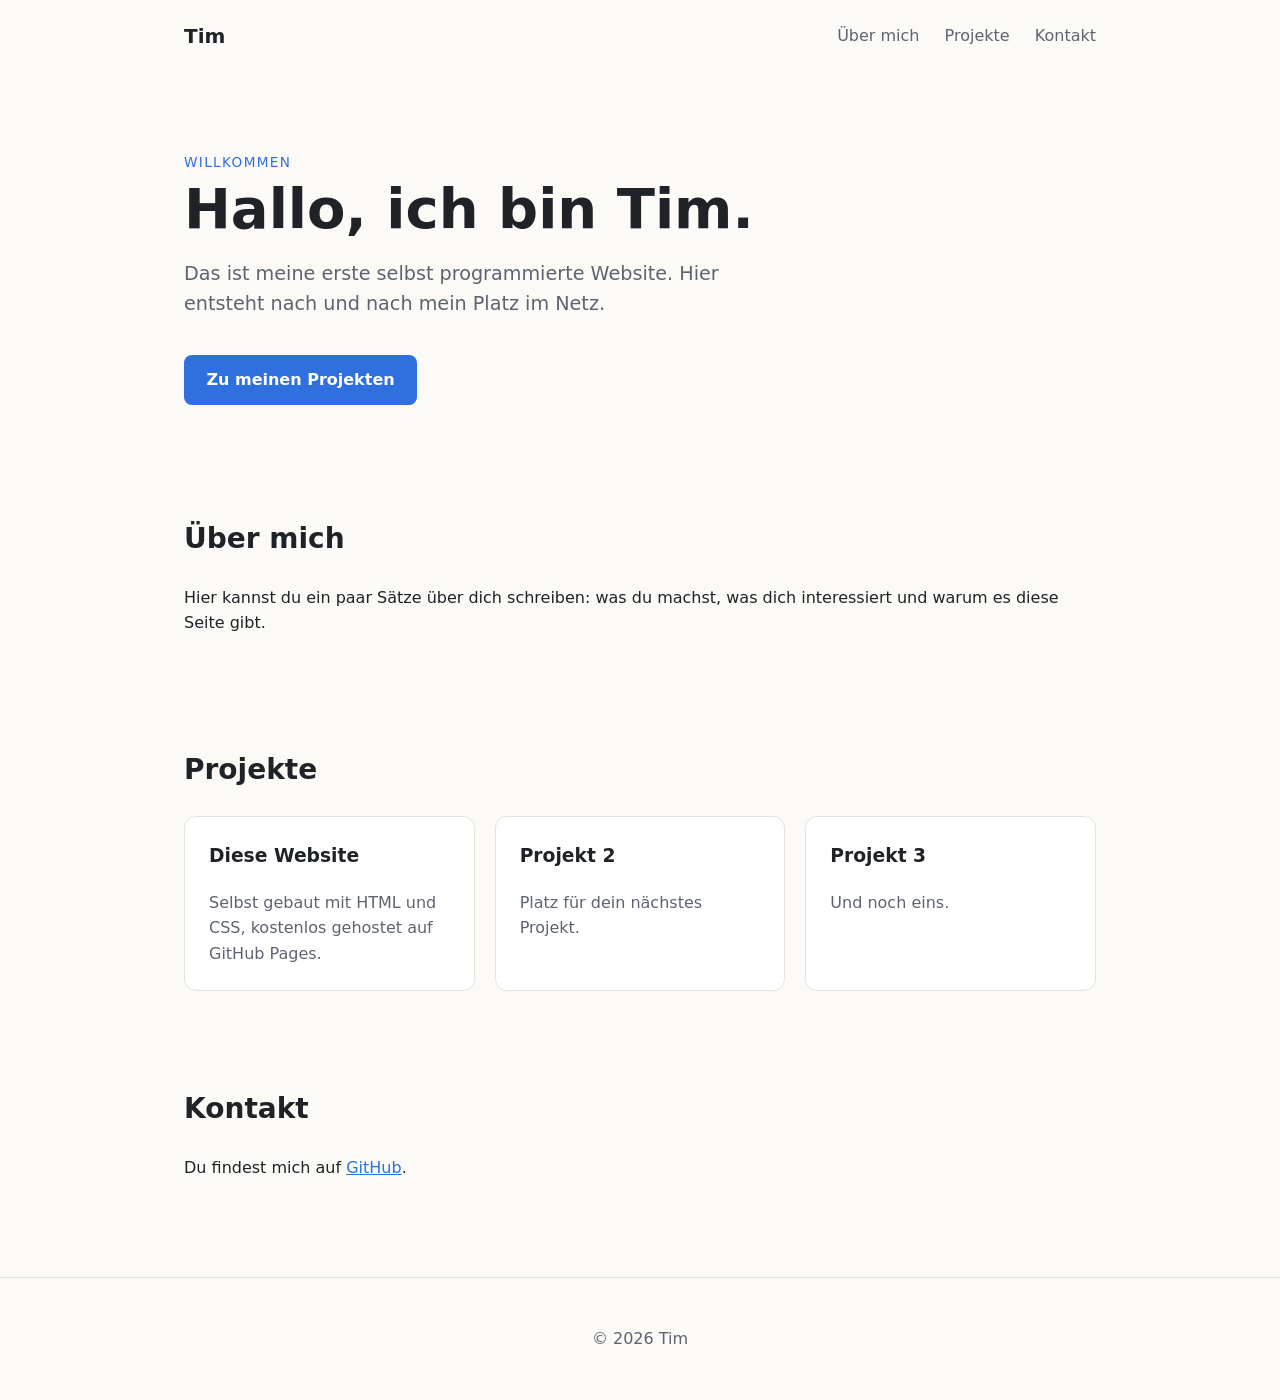
==== index.html @ 05277acb "Erste Version der Website Co-Authored-By: Claude Opus 5.5 <noreply@anthropic.com> Claude-Session: ht" ====
<!DOCTYPE html>
<html lang="de">
<head>
  <meta charset="UTF-8">
  <meta name="viewport" content="width=device-width, initial-scale=1.0">
  <title>Tim – Meine Website</title>
  <meta name="description" content="Die persönliche Website von Tim.">
  <link rel="stylesheet" href="style.css">
</head>
<body>
  <header class="site-header">
    <a class="logo" href="#">Tim</a>
    <nav>
      <a href="#ueber-mich">Über mich</a>
      <a href="#projekte">Projekte</a>
      <a href="#kontakt">Kontakt</a>
    </nav>
  </header>

  <main>
    <section class="hero">
      <p class="eyebrow">Willkommen</p>
      <h1>Hallo, ich bin Tim.</h1>
      <p class="lead">Das ist meine erste selbst programmierte Website. Hier entsteht nach und nach mein Platz im Netz.</p>
      <a class="button" href="#projekte">Zu meinen Projekten</a>
    </section>

    <section id="ueber-mich">
      <h2>Über mich</h2>
      <p>Hier kannst du ein paar Sätze über dich schreiben: was du machst, was dich interessiert und warum es diese Seite gibt.</p>
    </section>

    <section id="projekte">
      <h2>Projekte</h2>
      <div class="cards">
        <article class="card">
          <h3>Diese Website</h3>
          <p>Selbst gebaut mit HTML und CSS, kostenlos gehostet auf GitHub Pages.</p>
        </article>
        <article class="card">
          <h3>Projekt 2</h3>
          <p>Platz für dein nächstes Projekt.</p>
        </article>
        <article class="card">
          <h3>Projekt 3</h3>
          <p>Und noch eins.</p>
        </article>
      </div>
    </section>

    <section id="kontakt">
      <h2>Kontakt</h2>
      <p>Du findest mich auf <a href="https://github.com/TimTonicc">GitHub</a>.</p>
    </section>
  </main>

  <footer class="site-footer">
    <p>&copy; <span id="jahr">2026</span> Tim</p>
  </footer>

  <script>
    document.getElementById("jahr").textContent = new Date().getFullYear();
  </script>
</body>
</html>
---- style.css ----
/* Farben und Grundwerte – hier kannst du das Aussehen schnell anpassen */
:root {
  --bg: #fbfaf7;
  --text: #1f2328;
  --muted: #5d6470;
  --accent: #2f6fde;
  --card: #ffffff;
  --border: #e6e3dc;
  --max: 960px;
}

* { box-sizing: border-box; }

body {
  margin: 0;
  font-family: system-ui, -apple-system, "Segoe UI", Roboto, sans-serif;
  line-height: 1.6;
  color: var(--text);
  background: var(--bg);
}

a { color: var(--accent); }

/* Kopfzeile */
.site-header {
  max-width: var(--max);
  margin: 0 auto;
  padding: 1.25rem 1.5rem;
  display: flex;
  justify-content: space-between;
  align-items: center;
}
.logo {
  font-weight: 700;
  font-size: 1.25rem;
  color: var(--text);
  text-decoration: none;
}
nav a {
  margin-left: 1.25rem;
  color: var(--muted);
  text-decoration: none;
}
nav a:hover { color: var(--text); }

/* Inhalt */
main {
  max-width: var(--max);
  margin: 0 auto;
  padding: 0 1.5rem;
}
section { padding: 3rem 0; }
h1 { font-size: clamp(2.2rem, 6vw, 3.5rem); line-height: 1.1; margin: 0.25rem 0 1rem; }
h2 { font-size: 1.75rem; margin-top: 0; }

.hero { padding: 5rem 0 4rem; }
.eyebrow {
  text-transform: uppercase;
  letter-spacing: 0.1em;
  font-size: 0.85rem;
  color: var(--accent);
  margin: 0;
}
.lead { font-size: 1.2rem; color: var(--muted); max-width: 38rem; }

.button {
  display: inline-block;
  margin-top: 1rem;
  padding: 0.75rem 1.4rem;
  background: var(--accent);
  color: #fff;
  border-radius: 8px;
  text-decoration: none;
  font-weight: 600;
}
.button:hover { opacity: 0.9; }

/* Projektkarten */
.cards {
  display: grid;
  grid-template-columns: repeat(auto-fit, minmax(240px, 1fr));
  gap: 1.25rem;
}
.card {
  background: var(--card);
  border: 1px solid var(--border);
  border-radius: 12px;
  padding: 1.5rem;
}
.card h3 { margin-top: 0; }
.card p { color: var(--muted); margin-bottom: 0; }

/* Fußzeile */
.site-footer {
  text-align: center;
  color: var(--muted);
  padding: 2rem 1rem;
  border-top: 1px solid var(--border);
  margin-top: 2rem;
}

/* Handy */
@media (max-width: 600px) {
  .site-header { flex-direction: column; gap: 0.5rem; }
  nav a { margin: 0 0.6rem; }
}
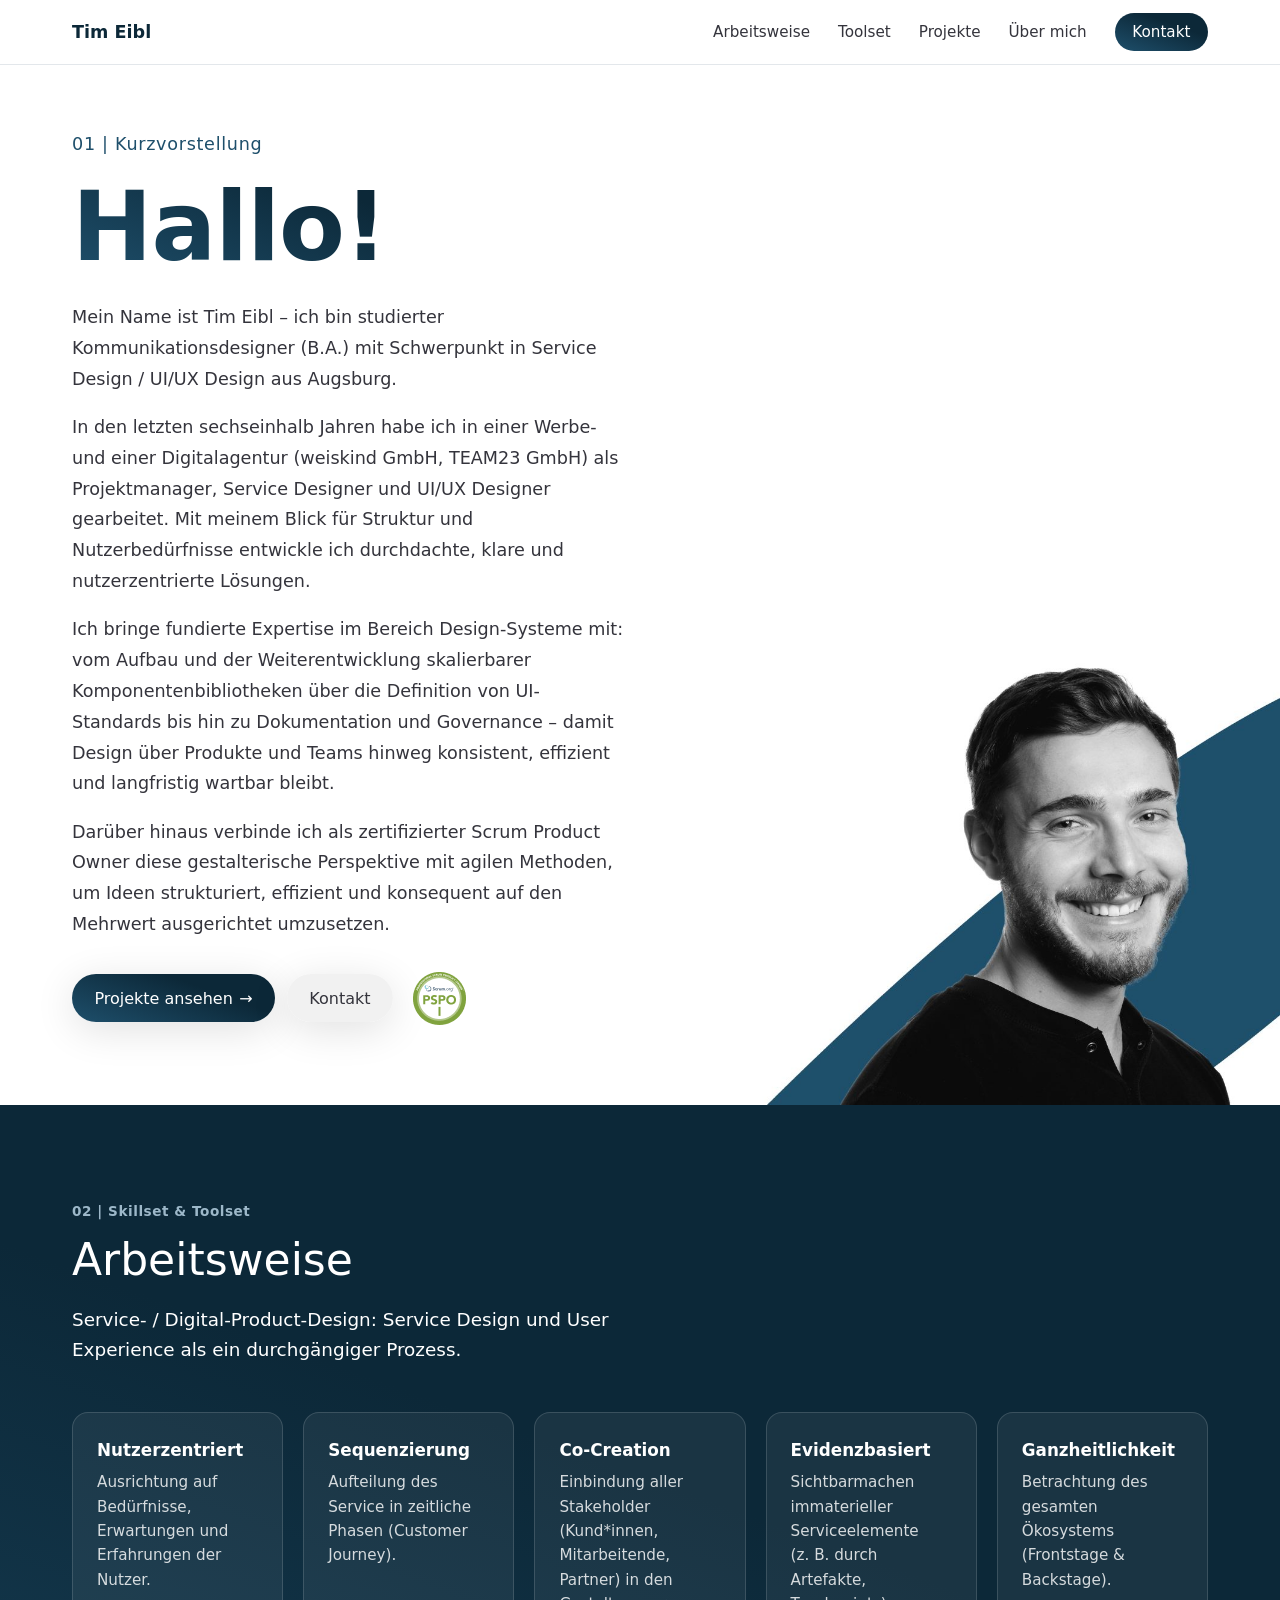
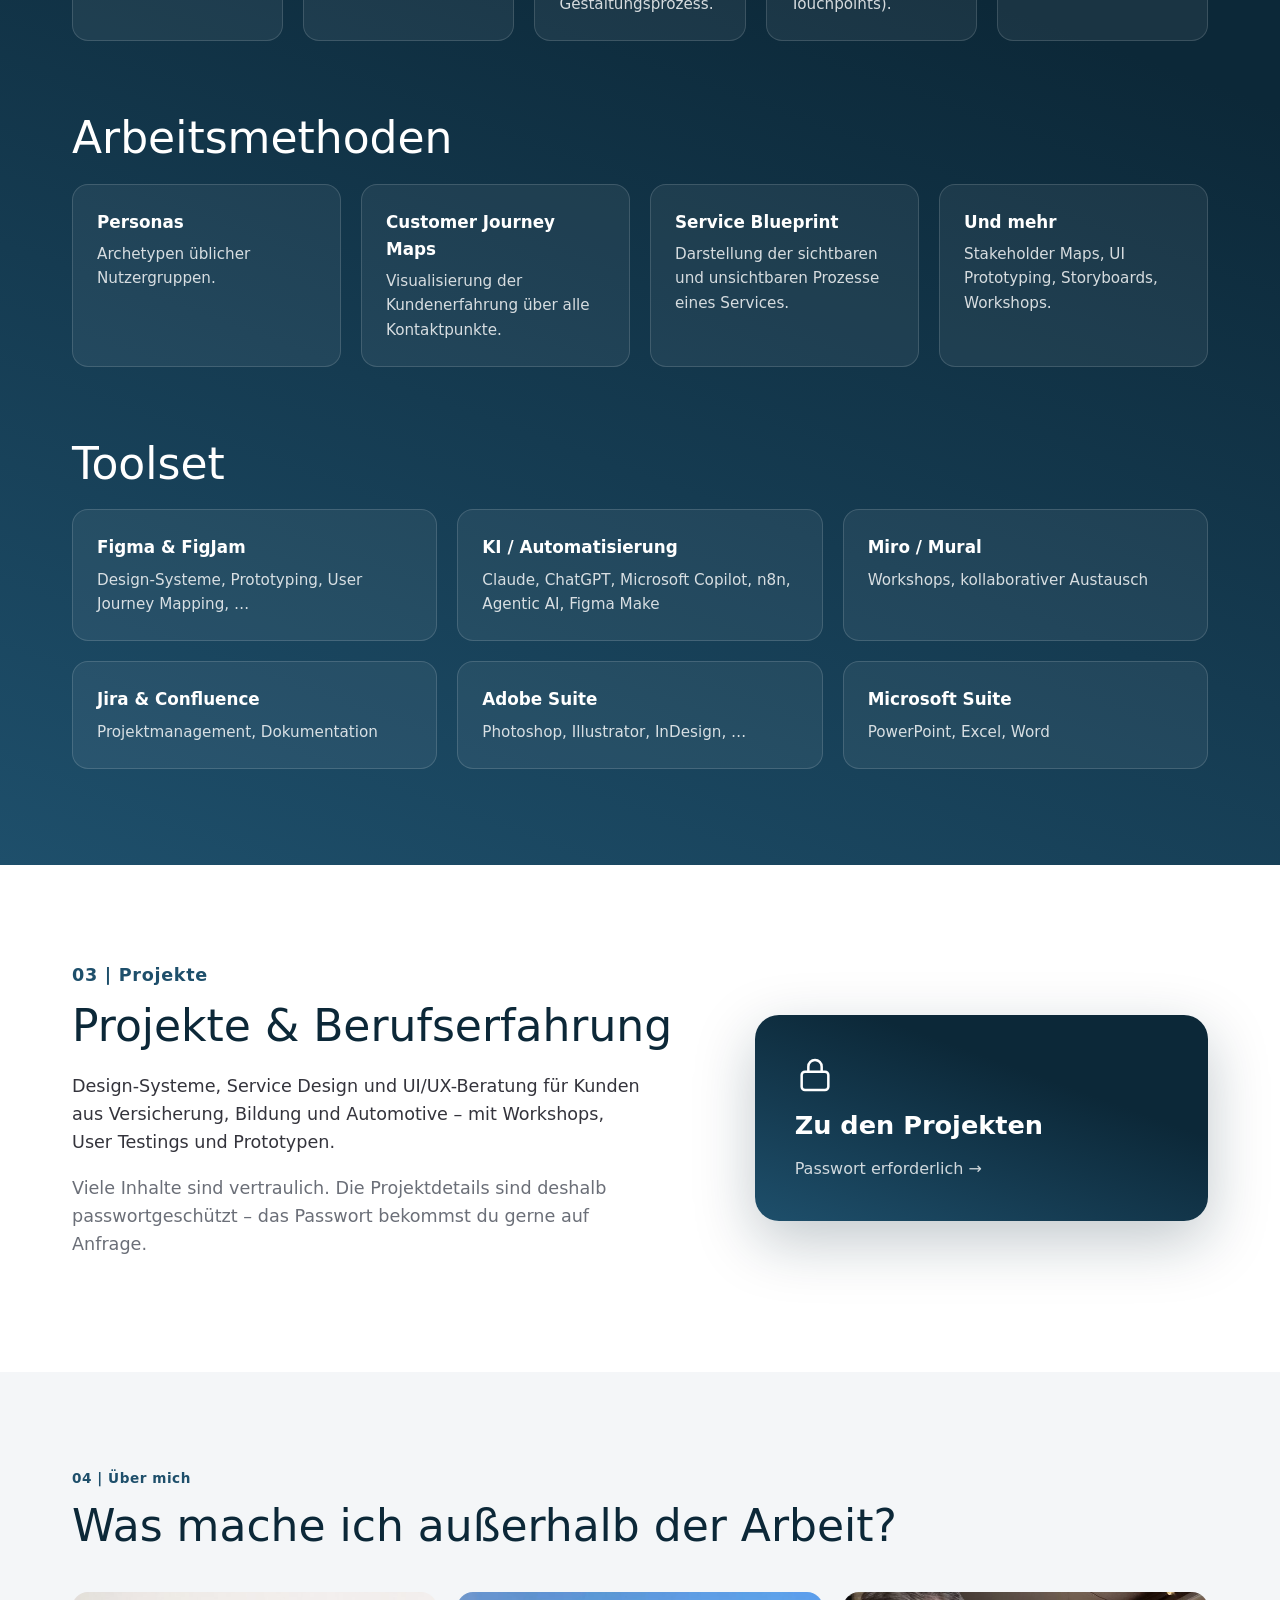
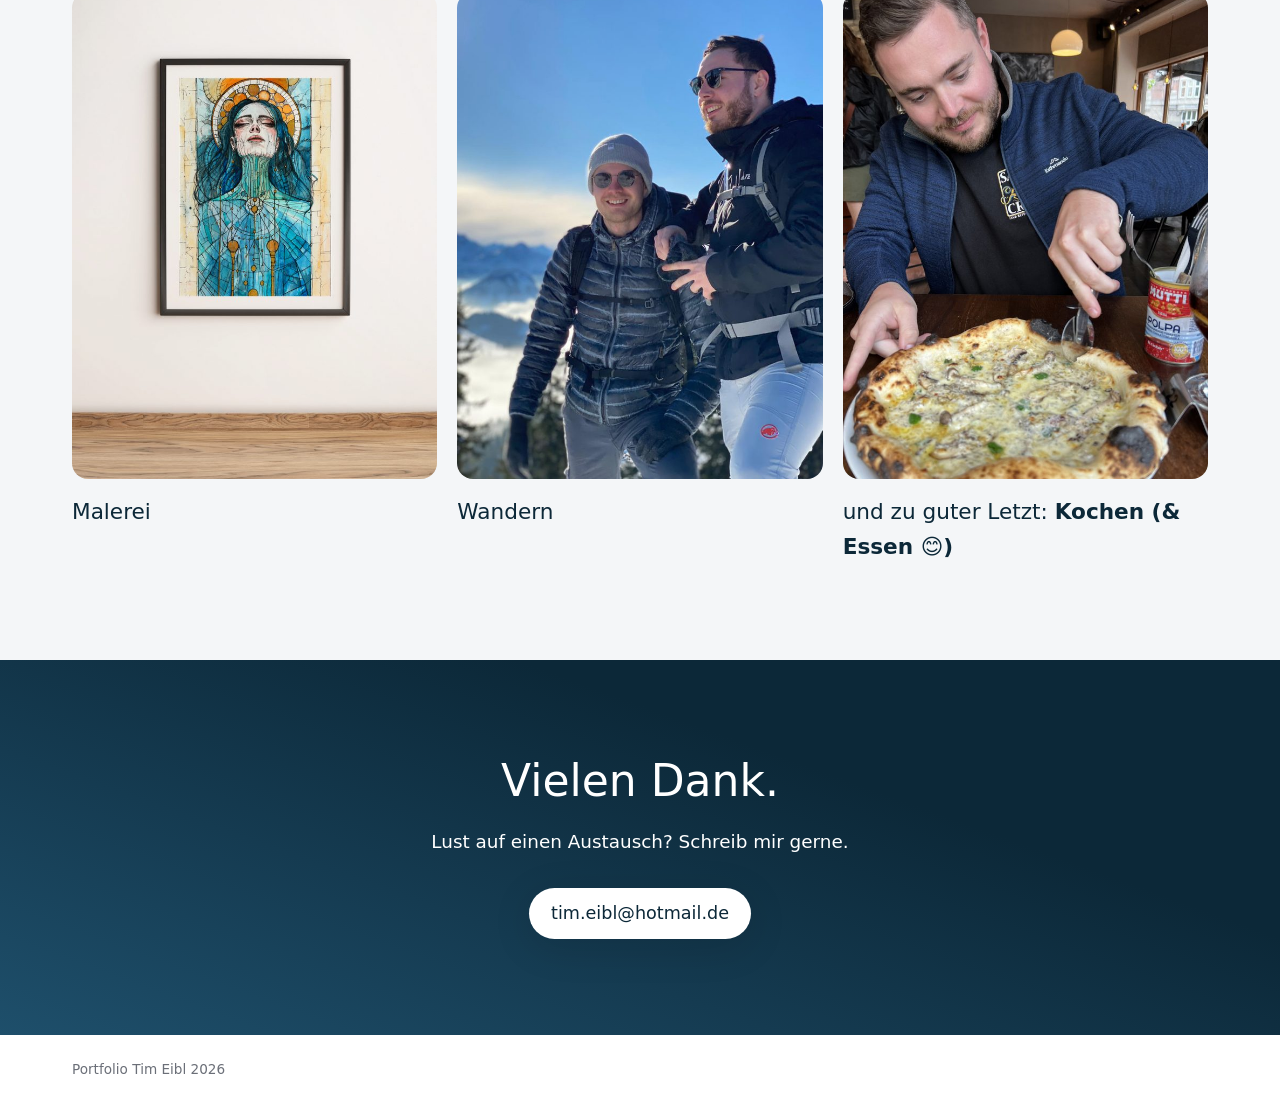
==== commit c7f3d1fc: "Website neu auf Basis des Figma-Portfolios Öffentliche Startseite mit Kurzvorstellung, Arbeitsweise," ====
--- a/index.html
+++ b/index.html
@@ -3,59 +3,179 @@
 <head>
   <meta charset="UTF-8">
   <meta name="viewport" content="width=device-width, initial-scale=1.0">
-  <title>Tim – Meine Website</title>
-  <meta name="description" content="Die persönliche Website von Tim.">
+  <title>Tim Eibl – Service Design & UI/UX Design</title>
+  <meta name="description" content="Portfolio von Tim Eibl, Kommunikationsdesigner (B.A.) mit Schwerpunkt Service Design und UI/UX Design aus Augsburg.">
   <link rel="stylesheet" href="style.css">
 </head>
 <body>
   <header class="site-header">
-    <a class="logo" href="#">Tim</a>
-    <nav>
-      <a href="#ueber-mich">Über mich</a>
-      <a href="#projekte">Projekte</a>
-      <a href="#kontakt">Kontakt</a>
-    </nav>
+    <div class="wrap header-inner">
+      <a class="logo" href="#top">Tim Eibl</a>
+      <nav aria-label="Hauptnavigation">
+        <a href="#arbeitsweise">Arbeitsweise</a>
+        <a href="#toolset">Toolset</a>
+        <a href="projekte.html">Projekte</a>
+        <a href="#ueber-mich">Über mich</a>
+        <a class="nav-cta" href="#kontakt">Kontakt</a>
+      </nav>
+    </div>
   </header>
 
-  <main>
+  <main id="top">
+    <!-- 01 | Kurzvorstellung -->
     <section class="hero">
-      <p class="eyebrow">Willkommen</p>
-      <h1>Hallo, ich bin Tim.</h1>
-      <p class="lead">Das ist meine erste selbst programmierte Website. Hier entsteht nach und nach mein Platz im Netz.</p>
-      <a class="button" href="#projekte">Zu meinen Projekten</a>
-    </section>
-
-    <section id="ueber-mich">
-      <h2>Über mich</h2>
-      <p>Hier kannst du ein paar Sätze über dich schreiben: was du machst, was dich interessiert und warum es diese Seite gibt.</p>
-    </section>
-
-    <section id="projekte">
-      <h2>Projekte</h2>
-      <div class="cards">
-        <article class="card">
-          <h3>Diese Website</h3>
-          <p>Selbst gebaut mit HTML und CSS, kostenlos gehostet auf GitHub Pages.</p>
-        </article>
-        <article class="card">
-          <h3>Projekt 2</h3>
-          <p>Platz für dein nächstes Projekt.</p>
-        </article>
-        <article class="card">
-          <h3>Projekt 3</h3>
-          <p>Und noch eins.</p>
-        </article>
+      <div class="wrap hero-grid">
+        <div class="hero-text">
+          <p class="eyebrow">01 | Kurzvorstellung</p>
+          <h1 class="gradient-text">Hallo!</h1>
+          <p>Mein Name ist Tim Eibl – ich bin studierter Kommunikationsdesigner (B.A.) mit Schwerpunkt in Service Design / UI/UX Design aus Augsburg.</p>
+          <p>In den letzten sechseinhalb Jahren habe ich in einer Werbe- und einer Digitalagentur (weiskind GmbH, TEAM23 GmbH) als Projektmanager, Service Designer und UI/UX Designer gearbeitet. Mit meinem Blick für Struktur und Nutzerbedürfnisse entwickle ich durchdachte, klare und nutzerzentrierte Lösungen.</p>
+          <p>Ich bringe fundierte Expertise im Bereich Design-Systeme mit: vom Aufbau und der Weiterentwicklung skalierbarer Komponentenbibliotheken über die Definition von UI-Standards bis hin zu Dokumentation und Governance – damit Design über Produkte und Teams hinweg konsistent, effizient und langfristig wartbar bleibt.</p>
+          <p>Darüber hinaus verbinde ich als zertifizierter Scrum Product Owner diese gestalterische Perspektive mit agilen Methoden, um Ideen strukturiert, effizient und konsequent auf den Mehrwert ausgerichtet umzusetzen.</p>
+          <div class="hero-actions">
+            <a class="btn btn-dark" href="projekte.html">Projekte ansehen <span aria-hidden="true">→</span></a>
+            <a class="btn btn-glass" href="#kontakt">Kontakt</a>
+            <img class="badge" src="img/pspo.png" width="53" height="53" alt="Zertifikat Professional Scrum Product Owner I">
+          </div>
+        </div>
+        <div class="hero-image">
+          <img src="img/portrait.jpg" width="1036" height="734" alt="Porträt von Tim Eibl">
+        </div>
       </div>
     </section>
 
-    <section id="kontakt">
-      <h2>Kontakt</h2>
-      <p>Du findest mich auf <a href="https://github.com/TimTonicc">GitHub</a>.</p>
+    <!-- 02 | Skillset & Toolset -->
+    <section id="arbeitsweise" class="dark">
+      <div class="wrap">
+        <p class="eyebrow light">02 | Skillset &amp; Toolset</p>
+        <h2>Arbeitsweise</h2>
+        <p class="section-lead">Service- / Digital-Product-Design: Service Design und User Experience als ein durchgängiger Prozess.</p>
+        <div class="grid grid-5">
+          <article class="tile">
+            <h3>Nutzerzentriert</h3>
+            <p>Ausrichtung auf Bedürfnisse, Erwartungen und Erfahrungen der Nutzer.</p>
+          </article>
+          <article class="tile">
+            <h3>Sequenzierung</h3>
+            <p>Aufteilung des Service in zeitliche Phasen (Customer Journey).</p>
+          </article>
+          <article class="tile">
+            <h3>Co-Creation</h3>
+            <p>Einbindung aller Stakeholder (Kund*innen, Mitarbeitende, Partner) in den Gestaltungsprozess.</p>
+          </article>
+          <article class="tile">
+            <h3>Evidenzbasiert</h3>
+            <p>Sichtbarmachen immaterieller Serviceelemente (z.&nbsp;B. durch Artefakte, Touchpoints).</p>
+          </article>
+          <article class="tile">
+            <h3>Ganzheitlichkeit</h3>
+            <p>Betrachtung des gesamten Ökosystems (Frontstage &amp; Backstage).</p>
+          </article>
+        </div>
+
+        <h2 class="sub">Arbeitsmethoden</h2>
+        <div class="grid grid-4">
+          <article class="tile">
+            <h3>Personas</h3>
+            <p>Archetypen üblicher Nutzergruppen.</p>
+          </article>
+          <article class="tile">
+            <h3>Customer Journey Maps</h3>
+            <p>Visualisierung der Kundenerfahrung über alle Kontaktpunkte.</p>
+          </article>
+          <article class="tile">
+            <h3>Service Blueprint</h3>
+            <p>Darstellung der sichtbaren und unsichtbaren Prozesse eines Services.</p>
+          </article>
+          <article class="tile">
+            <h3>Und mehr</h3>
+            <p>Stakeholder Maps, UI Prototyping, Storyboards, Workshops.</p>
+          </article>
+        </div>
+
+        <h2 id="toolset" class="sub">Toolset</h2>
+        <div class="grid grid-3">
+          <article class="tile">
+            <h3>Figma &amp; FigJam</h3>
+            <p>Design-Systeme, Prototyping, User Journey Mapping, …</p>
+          </article>
+          <article class="tile">
+            <h3>KI / Automatisierung</h3>
+            <p>Claude, ChatGPT, Microsoft Copilot, n8n, Agentic AI, Figma Make</p>
+          </article>
+          <article class="tile">
+            <h3>Miro / Mural</h3>
+            <p>Workshops, kollaborativer Austausch</p>
+          </article>
+          <article class="tile">
+            <h3>Jira &amp; Confluence</h3>
+            <p>Projektmanagement, Dokumentation</p>
+          </article>
+          <article class="tile">
+            <h3>Adobe Suite</h3>
+            <p>Photoshop, Illustrator, InDesign, …</p>
+          </article>
+          <article class="tile">
+            <h3>Microsoft Suite</h3>
+            <p>PowerPoint, Excel, Word</p>
+          </article>
+        </div>
+      </div>
+    </section>
+
+    <!-- 03 | Projekte (Teaser, Details passwortgeschützt) -->
+    <section id="projekte">
+      <div class="wrap projects-teaser">
+        <div>
+          <p class="eyebrow">03 | Projekte</p>
+          <h2>Projekte &amp; Berufserfahrung</h2>
+          <p>Design-Systeme, Service Design und UI/UX-Beratung für Kunden aus Versicherung, Bildung und Automotive – mit Workshops, User Testings und Prototypen.</p>
+          <p class="muted">Viele Inhalte sind vertraulich. Die Projektdetails sind deshalb passwortgeschützt – das Passwort bekommst du gerne auf Anfrage.</p>
+        </div>
+        <a class="lock-card" href="projekte.html">
+          <svg width="40" height="40" viewBox="0 0 24 24" fill="none" stroke="currentColor" stroke-width="1.5" stroke-linecap="round" stroke-linejoin="round" aria-hidden="true"><rect x="4" y="10" width="16" height="11" rx="2"/><path d="M8 10V7a4 4 0 0 1 8 0v3"/></svg>
+          <span class="lock-title">Zu den Projekten</span>
+          <span class="lock-sub">Passwort erforderlich <span aria-hidden="true">→</span></span>
+        </a>
+      </div>
+    </section>
+
+    <!-- 04 | Über mich -->
+    <section id="ueber-mich" class="soft">
+      <div class="wrap">
+        <p class="eyebrow">04 | Über mich</p>
+        <h2>Was mache ich außerhalb der Arbeit?</h2>
+        <div class="grid grid-3 hobbies">
+          <figure class="hobby">
+            <img src="img/malerei.jpg" width="700" height="993" alt="Ein eigenes Gemälde im Rahmen an der Wand" loading="lazy">
+            <figcaption>Malerei</figcaption>
+          </figure>
+          <figure class="hobby">
+            <img src="img/wandern.jpg" width="700" height="904" alt="Tim beim Wandern in den Bergen im Winter" loading="lazy">
+            <figcaption>Wandern</figcaption>
+          </figure>
+          <figure class="hobby">
+            <img src="img/kochen.jpg" width="700" height="904" alt="Tim mit einer Pizza im Restaurant" loading="lazy">
+            <figcaption>und zu guter Letzt: <strong>Kochen (&amp; Essen 😊)</strong></figcaption>
+          </figure>
+        </div>
+      </div>
+    </section>
+
+    <!-- Kontakt -->
+    <section id="kontakt" class="dark contact">
+      <div class="wrap">
+        <h2>Vielen Dank.</h2>
+        <p class="section-lead">Lust auf einen Austausch? Schreib mir gerne.</p>
+        <a class="btn btn-light" href="mailto:tim.eibl@hotmail.de">tim.eibl@hotmail.de</a>
+      </div>
     </section>
   </main>
 
   <footer class="site-footer">
-    <p>&copy; <span id="jahr">2026</span> Tim</p>
+    <div class="wrap">
+      <p>Portfolio Tim Eibl <span id="jahr">2026</span></p>
+    </div>
   </footer>
 
   <script>
--- a/style.css
+++ b/style.css
@@ -1,106 +1,338 @@
-/* Farben und Grundwerte – hier kannst du das Aussehen schnell anpassen */
+/* Farben und Grundwerte aus dem Figma-Portfolio (TE_Colors) */
 :root {
-  --bg: #fbfaf7;
-  --text: #1f2328;
-  --muted: #5d6470;
-  --accent: #2f6fde;
-  --card: #ffffff;
-  --border: #e6e3dc;
-  --max: 960px;
+  --navy-900: #0c2838;
+  --navy-700: #153b51;
+  --navy-500: #1e4f6b;
+  --text: #34343c;
+  --muted: #6b6f78;
+  --white: #ffffff;
+  --soft: #f4f6f8;
+  --border: #e3e7eb;
+  --gradient: linear-gradient(200deg, var(--navy-900) 33%, var(--navy-700) 66%, var(--navy-500) 100%);
+  --max: 1200px;
+  --radius: 16px;
 }
 
 * { box-sizing: border-box; }
+html { scroll-behavior: smooth; }
 
 body {
   margin: 0;
-  font-family: system-ui, -apple-system, "Segoe UI", Roboto, sans-serif;
+  font-family: Inter, system-ui, -apple-system, "Segoe UI", Roboto, sans-serif;
+  font-weight: 400;
   line-height: 1.6;
   color: var(--text);
-  background: var(--bg);
-}
-
-a { color: var(--accent); }
+  background: var(--white);
+  -webkit-font-smoothing: antialiased;
+}
+
+img { max-width: 100%; height: auto; display: block; }
+a { color: inherit; }
+
+.wrap {
+  max-width: var(--max);
+  margin: 0 auto;
+  padding: 0 2rem;
+}
+
+section { padding: 6rem 0; scroll-margin-top: 4rem; }
+h2[id] { scroll-margin-top: 5rem; }
+body { overflow-x: hidden; }
+
+h1, h2, h3 { color: var(--navy-900); margin: 0; }
+h1 { font-size: clamp(3.5rem, 9vw, 6rem); line-height: 1.05; font-weight: 700; letter-spacing: -0.01em; margin-bottom: 1.5rem; }
+h2 { font-size: clamp(2rem, 4vw, 2.75rem); font-weight: 500; line-height: 1.15; margin-bottom: 1.25rem; }
+h2.sub { margin-top: 4.5rem; }
+h3 { font-size: 1.05rem; font-weight: 700; margin-bottom: 0.4rem; }
+
+.gradient-text {
+  background: linear-gradient(202deg, var(--navy-900) 40%, var(--navy-500) 100%);
+  -webkit-background-clip: text;
+  background-clip: text;
+  color: transparent;
+}
+
+.eyebrow {
+  font-size: 0.85rem;
+  font-weight: 600;
+  letter-spacing: 0.04em;
+  color: var(--navy-500);
+  margin: 0 0 0.75rem;
+}
+.eyebrow.light { color: #9db8c9; }
+.muted { color: var(--muted); }
+.section-lead { font-size: 1.15rem; max-width: 40rem; margin: 0 0 3rem; }
 
 /* Kopfzeile */
 .site-header {
-  max-width: var(--max);
-  margin: 0 auto;
-  padding: 1.25rem 1.5rem;
+  position: sticky;
+  top: 0;
+  z-index: 10;
+  background: rgba(255, 255, 255, 0.85);
+  backdrop-filter: blur(12px);
+  -webkit-backdrop-filter: blur(12px);
+  border-bottom: 1px solid var(--border);
+}
+.header-inner {
   display: flex;
   justify-content: space-between;
   align-items: center;
-}
-.logo {
-  font-weight: 700;
-  font-size: 1.25rem;
-  color: var(--text);
+  height: 4rem;
+}
+.logo { font-weight: 700; font-size: 1.1rem; color: var(--navy-900); text-decoration: none; }
+nav { display: flex; align-items: center; gap: 1.75rem; }
+nav a { text-decoration: none; font-weight: 500; font-size: 0.95rem; color: var(--text); }
+nav a:hover { color: var(--navy-500); }
+nav .nav-cta {
+  background: var(--gradient);
+  color: var(--white);
+  padding: 0.45rem 1.1rem;
+  border-radius: 999px;
+}
+nav .nav-cta:hover { color: var(--white); opacity: 0.9; }
+
+/* Buttons im „Liquid Glass“-Stil der Folien */
+.btn {
+  display: inline-flex;
+  align-items: center;
+  gap: 0.4rem;
+  padding: 0.7rem 1.4rem;
+  border-radius: 999px;
+  font-weight: 500;
   text-decoration: none;
-}
-nav a {
-  margin-left: 1.25rem;
-  color: var(--muted);
+  box-shadow: 0 8px 40px rgba(0, 0, 0, 0.12);
+  transition: transform 0.15s ease, opacity 0.15s ease;
+}
+.btn:hover { transform: translateY(-1px); }
+.btn-dark { background: var(--gradient); color: var(--white); }
+.btn-glass { background: rgba(240, 240, 240, 0.9); color: var(--text); }
+.btn-light { background: var(--white); color: var(--navy-900); font-size: 1.1rem; }
+
+/* Hero */
+.hero { padding: 4rem 0 0; overflow: hidden; }
+.hero-grid {
+  display: grid;
+  grid-template-columns: 1fr 1fr;
+  gap: 2rem;
+  align-items: end;
+}
+.hero-text { padding-bottom: 5rem; }
+.hero-text p { font-size: 1.1rem; font-weight: 500; line-height: 1.75; margin: 0 0 1.1rem; }
+.hero-actions { display: flex; align-items: center; flex-wrap: wrap; gap: 0.75rem; margin-top: 2rem; }
+.badge { margin-left: 0.5rem; }
+.hero-image img {
+  /* Bild läuft wie auf der Folie bis an den rechten Fensterrand */
+  width: calc(100% + (100vw - min(100vw, var(--max))) / 2 + 2rem);
+  max-width: none;
+}
+
+/* Dunkle Abschnitte */
+.dark { background: var(--gradient); color: var(--white); }
+.dark h2, .dark h3 { color: var(--white); }
+.dark .tile {
+  background: rgba(255, 255, 255, 0.06);
+  border: 1px solid rgba(255, 255, 255, 0.14);
+}
+.dark .tile p { color: rgba(255, 255, 255, 0.82); }
+
+.grid { display: grid; gap: 1.25rem; }
+.grid-5 { grid-template-columns: repeat(5, 1fr); }
+.grid-4 { grid-template-columns: repeat(4, 1fr); }
+.grid-3 { grid-template-columns: repeat(3, 1fr); }
+
+.tile { border-radius: var(--radius); padding: 1.5rem; }
+.tile p { margin: 0; font-size: 0.95rem; }
+
+/* Projekte-Teaser */
+.projects-teaser {
+  display: grid;
+  grid-template-columns: 1.4fr 1fr;
+  gap: 3rem;
+  align-items: center;
+}
+.projects-teaser p { font-size: 1.1rem; max-width: 36rem; }
+.lock-card {
+  display: flex;
+  flex-direction: column;
+  align-items: flex-start;
+  gap: 0.6rem;
+  padding: 2.5rem;
+  border-radius: 24px;
+  background: var(--gradient);
+  color: var(--white);
   text-decoration: none;
-}
-nav a:hover { color: var(--text); }
-
-/* Inhalt */
-main {
-  max-width: var(--max);
-  margin: 0 auto;
-  padding: 0 1.5rem;
-}
-section { padding: 3rem 0; }
-h1 { font-size: clamp(2.2rem, 6vw, 3.5rem); line-height: 1.1; margin: 0.25rem 0 1rem; }
-h2 { font-size: 1.75rem; margin-top: 0; }
-
-.hero { padding: 5rem 0 4rem; }
-.eyebrow {
-  text-transform: uppercase;
-  letter-spacing: 0.1em;
+  box-shadow: 0 20px 60px rgba(12, 40, 56, 0.25);
+  transition: transform 0.2s ease;
+}
+.lock-card:hover { transform: translateY(-3px); }
+.lock-title { font-size: 1.6rem; font-weight: 600; }
+.lock-sub { color: rgba(255, 255, 255, 0.8); }
+
+/* Über mich */
+.soft { background: var(--soft); }
+.hobbies { margin-top: 2.5rem; }
+.hobby { margin: 0; }
+.hobby img {
+  width: 100%;
+  aspect-ratio: 3 / 4;
+  object-fit: cover;
+  border-radius: var(--radius);
+}
+.hobby figcaption { margin-top: 1rem; font-size: 1.35rem; font-weight: 300; color: var(--navy-900); }
+.hobby figcaption strong { font-weight: 700; }
+
+/* Kontakt */
+.contact { text-align: center; }
+.contact .section-lead { margin: 0 auto 2rem; }
+
+/* Fußzeile */
+.site-footer { padding: 1.5rem 0; font-size: 0.85rem; color: var(--muted); }
+.site-footer p { margin: 0; }
+
+/* ---------- Projektseite ---------- */
+.small { font-size: 0.9rem; }
+.visually-hidden { position: absolute; width: 1px; height: 1px; overflow: hidden; clip: rect(0 0 0 0); white-space: nowrap; }
+.page-intro { padding: 4rem 0 0; }
+.page-title { margin-bottom: 0; }
+nav a[aria-current="page"] { color: var(--navy-500); font-weight: 700; }
+
+.gate { padding: 3rem 0 7rem; }
+.gate-card {
+  max-width: 34rem;
+  padding: 2.5rem;
+  border-radius: 24px;
+  background: var(--gradient);
+  color: var(--white);
+  box-shadow: 0 20px 60px rgba(12, 40, 56, 0.25);
+}
+.gate-card h2 { color: var(--white); margin: 1rem 0 0.5rem; font-size: 1.75rem; }
+.gate-card p { color: rgba(255, 255, 255, 0.85); }
+.gate-card a { color: var(--white); }
+.gate-row { display: flex; gap: 0.75rem; margin-top: 1.5rem; flex-wrap: wrap; }
+.gate-row input {
+  flex: 1 1 14rem;
+  padding: 0.75rem 1.1rem;
+  border-radius: 999px;
+  border: 1px solid rgba(255, 255, 255, 0.35);
+  background: rgba(255, 255, 255, 0.1);
+  color: var(--white);
+  font: inherit;
+}
+.gate-row input::placeholder { color: rgba(255, 255, 255, 0.6); }
+.gate-row input:focus { outline: 2px solid var(--white); outline-offset: 2px; }
+.gate-row .btn { border: 0; cursor: pointer; font: inherit; font-weight: 600; background: var(--white); color: var(--navy-900); }
+.gate-msg { min-height: 1.5em; margin: 0.75rem 0 0; font-weight: 500; }
+
+.projects { padding-top: 2rem; }
+.notice {
+  display: inline-block;
   font-size: 0.85rem;
-  color: var(--accent);
-  margin: 0;
-}
-.lead { font-size: 1.2rem; color: var(--muted); max-width: 38rem; }
-
-.button {
-  display: inline-block;
-  margin-top: 1rem;
-  padding: 0.75rem 1.4rem;
-  background: var(--accent);
-  color: #fff;
-  border-radius: 8px;
+  padding: 0.5rem 1rem;
+  border-radius: 999px;
+  background: #fff4e5;
+  color: #8a4b00;
+  margin-bottom: 2rem;
+}
+.project-nav { display: flex; flex-wrap: wrap; gap: 0.6rem; margin-bottom: 1rem; }
+.project-nav a {
   text-decoration: none;
-  font-weight: 600;
-}
-.button:hover { opacity: 0.9; }
-
-/* Projektkarten */
-.cards {
+  padding: 0.45rem 1rem;
+  border-radius: 999px;
+  background: var(--soft);
+  border: 1px solid var(--border);
+  font-weight: 500;
+  font-size: 0.9rem;
+}
+.project-nav a:hover { background: var(--border); }
+
+.project { padding: 4.5rem 0; border-top: 1px solid var(--border); scroll-margin-top: 5rem; }
+.project-nav + .project { border-top: 0; }
+.project-head { margin-bottom: 2.5rem; }
+.project-head h2 { margin-bottom: 0.25rem; }
+.project-sub { font-size: 1.2rem; color: var(--muted); margin: 0; }
+.project h3 { margin: 0 0 0.75rem; font-size: 1.1rem; }
+.project h4 { margin: 0 0 0.3rem; color: var(--navy-900); }
+.product-title { font-size: 1.4rem !important; margin-top: 3rem !important; }
+.lead-p { font-size: 1.15rem; max-width: 50rem; }
+
+.project-body {
   display: grid;
-  grid-template-columns: repeat(auto-fit, minmax(240px, 1fr));
-  gap: 1.25rem;
-}
-.card {
-  background: var(--card);
-  border: 1px solid var(--border);
-  border-radius: 12px;
+  grid-template-columns: 1.6fr 1fr;
+  gap: 3rem;
+  align-items: start;
+}
+.facts {
+  background: var(--soft);
+  border-radius: var(--radius);
+  padding: 1.75rem;
+}
+.facts ul { margin: 0 0 1.5rem; padding-left: 1.1rem; }
+.facts ul:last-child { margin-bottom: 0; }
+.facts li { margin-bottom: 0.35rem; }
+
+.gallery {
+  display: grid;
+  grid-template-columns: 1fr 1fr;
+  gap: 2rem;
+  margin-top: 3rem;
+}
+.gallery figure, .inline-figure { margin: 0; }
+.inline-figure { margin-top: 2rem; }
+.gallery img, .inline-figure img { width: 100%; max-width: 640px; }
+.gallery figcaption, .inline-figure figcaption { margin-top: 0.75rem; color: var(--muted); }
+.gallery figcaption strong, .inline-figure figcaption strong { color: var(--navy-900); }
+
+.process { margin-top: 3rem; }
+.process h3 { margin-top: 2rem; }
+.steps { list-style: none; padding: 0; margin: 0; display: grid; grid-template-columns: repeat(3, 1fr); gap: 1rem; counter-reset: s; }
+.steps li {
+  counter-increment: s;
+  position: relative;
   padding: 1.5rem;
-}
-.card h3 { margin-top: 0; }
-.card p { color: var(--muted); margin-bottom: 0; }
-
-/* Fußzeile */
-.site-footer {
-  text-align: center;
-  color: var(--muted);
-  padding: 2rem 1rem;
-  border-top: 1px solid var(--border);
-  margin-top: 2rem;
+  border-radius: var(--radius);
+  background: var(--gradient);
+  color: rgba(255, 255, 255, 0.9);
+  font-size: 0.95rem;
+}
+.steps li::before { content: counter(s, decimal-leading-zero); display: block; font-weight: 700; color: #9db8c9; margin-bottom: 0.4rem; }
+.who { display: block; font-weight: 700; color: var(--white); margin-bottom: 0.25rem; }
+.chain { margin-top: 1rem; font-weight: 600; color: var(--navy-500); }
+
+.tags { list-style: none; padding: 0; display: flex; flex-wrap: wrap; gap: 0.6rem; }
+.tags li { padding: 0.5rem 1.1rem; border-radius: 999px; background: var(--gradient); color: var(--white); font-size: 0.95rem; }
+
+.timeline { list-style: none; padding: 0; margin: 2.5rem 0 0; border-left: 2px solid var(--border); }
+.timeline li { position: relative; padding: 0 0 2rem 2rem; }
+.timeline li::before {
+  content: "";
+  position: absolute;
+  left: -7px;
+  top: 0.35rem;
+  width: 12px;
+  height: 12px;
+  border-radius: 50%;
+  background: var(--navy-500);
+  box-shadow: 0 0 0 4px var(--white);
+}
+.timeline p { margin: 0; max-width: 46rem; }
+
+/* Tablet */
+@media (max-width: 960px) {
+  .grid-5 { grid-template-columns: repeat(3, 1fr); }
+  .grid-4 { grid-template-columns: repeat(2, 1fr); }
+  .hero-grid, .projects-teaser { grid-template-columns: 1fr; }
+  .hero-text { padding-bottom: 0; }
+  .hero-image img { width: 100%; margin: 0; }
+  .project-body, .gallery { grid-template-columns: 1fr; }
+  .steps { grid-template-columns: 1fr; }
 }
 
 /* Handy */
-@media (max-width: 600px) {
-  .site-header { flex-direction: column; gap: 0.5rem; }
-  nav a { margin: 0 0.6rem; }
-}
+@media (max-width: 640px) {
+  section { padding: 4rem 0; }
+  .wrap { padding: 0 1.25rem; }
+  nav a:not(.nav-cta):not([href="projekte.html"]) { display: none; }
+  nav { gap: 1rem; }
+  .grid-5, .grid-4, .grid-3 { grid-template-columns: 1fr; }
+  .hero-text p { font-size: 1rem; }
+}
